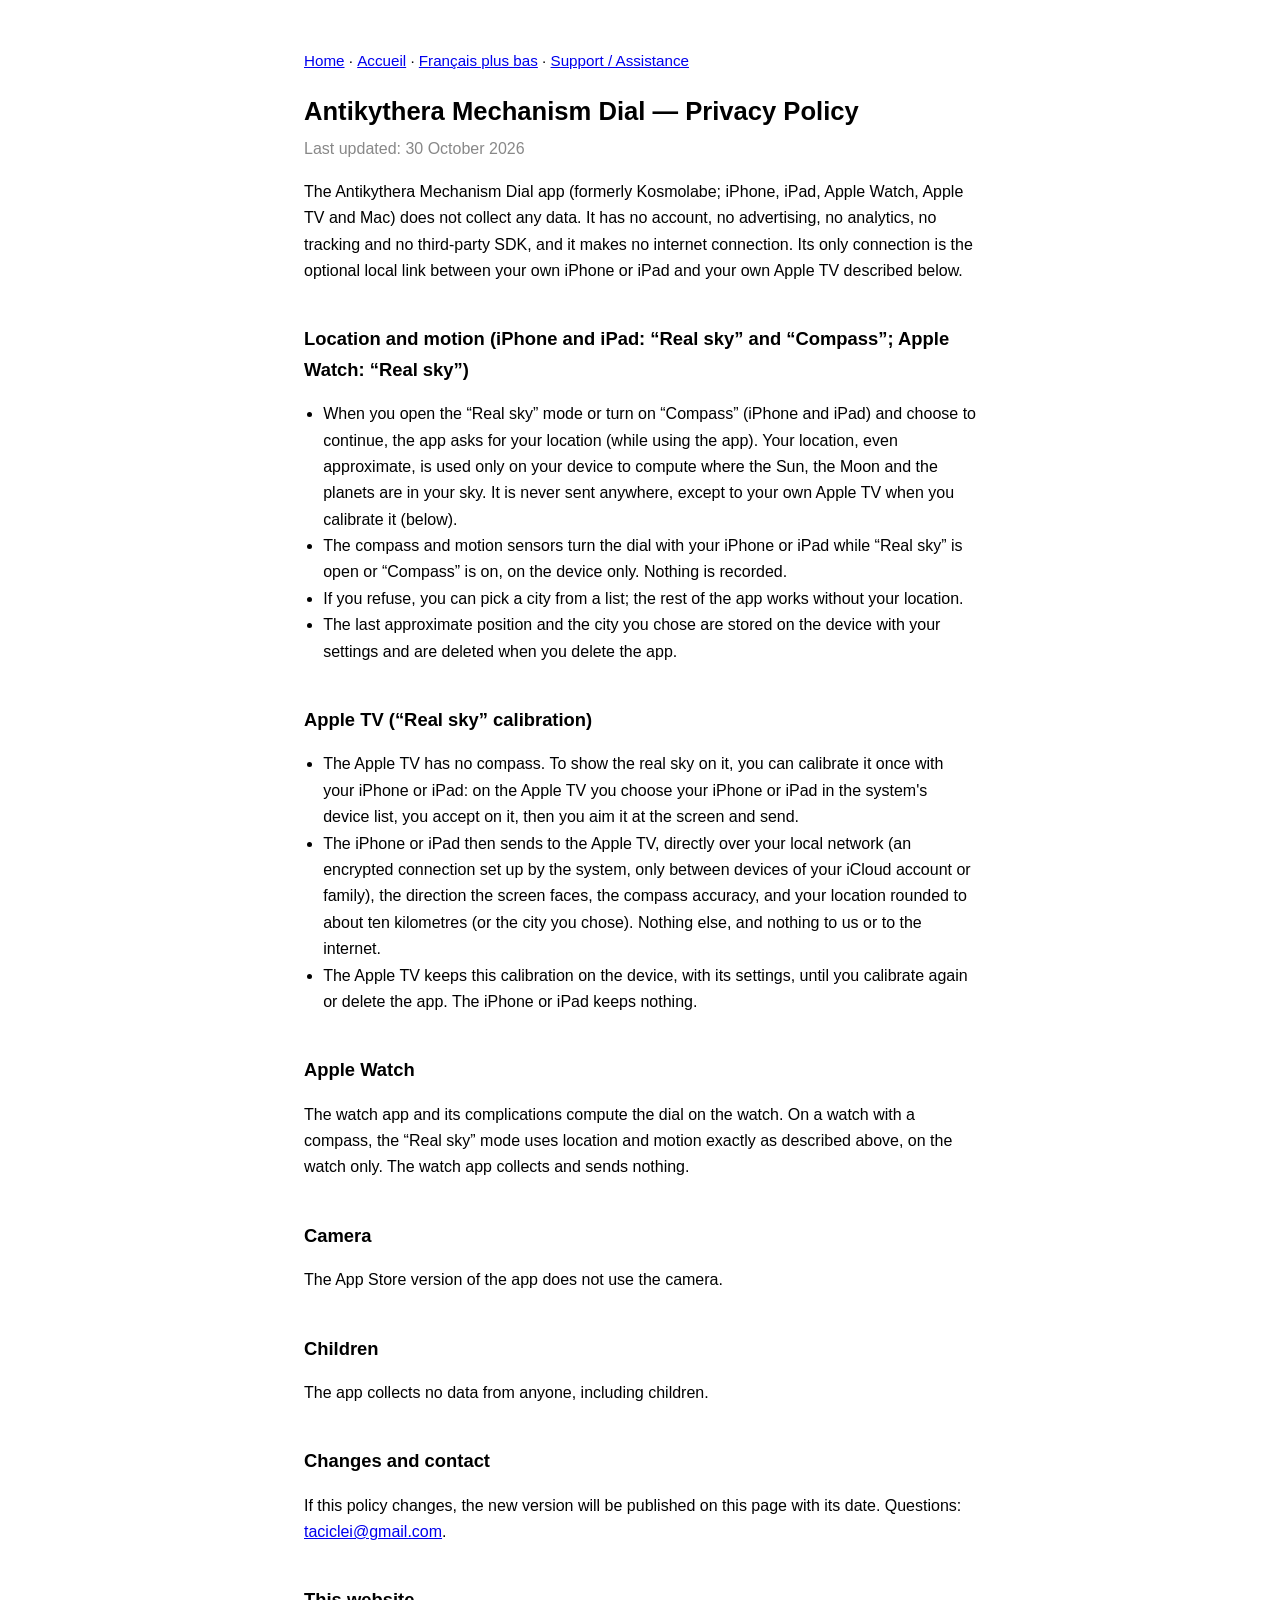
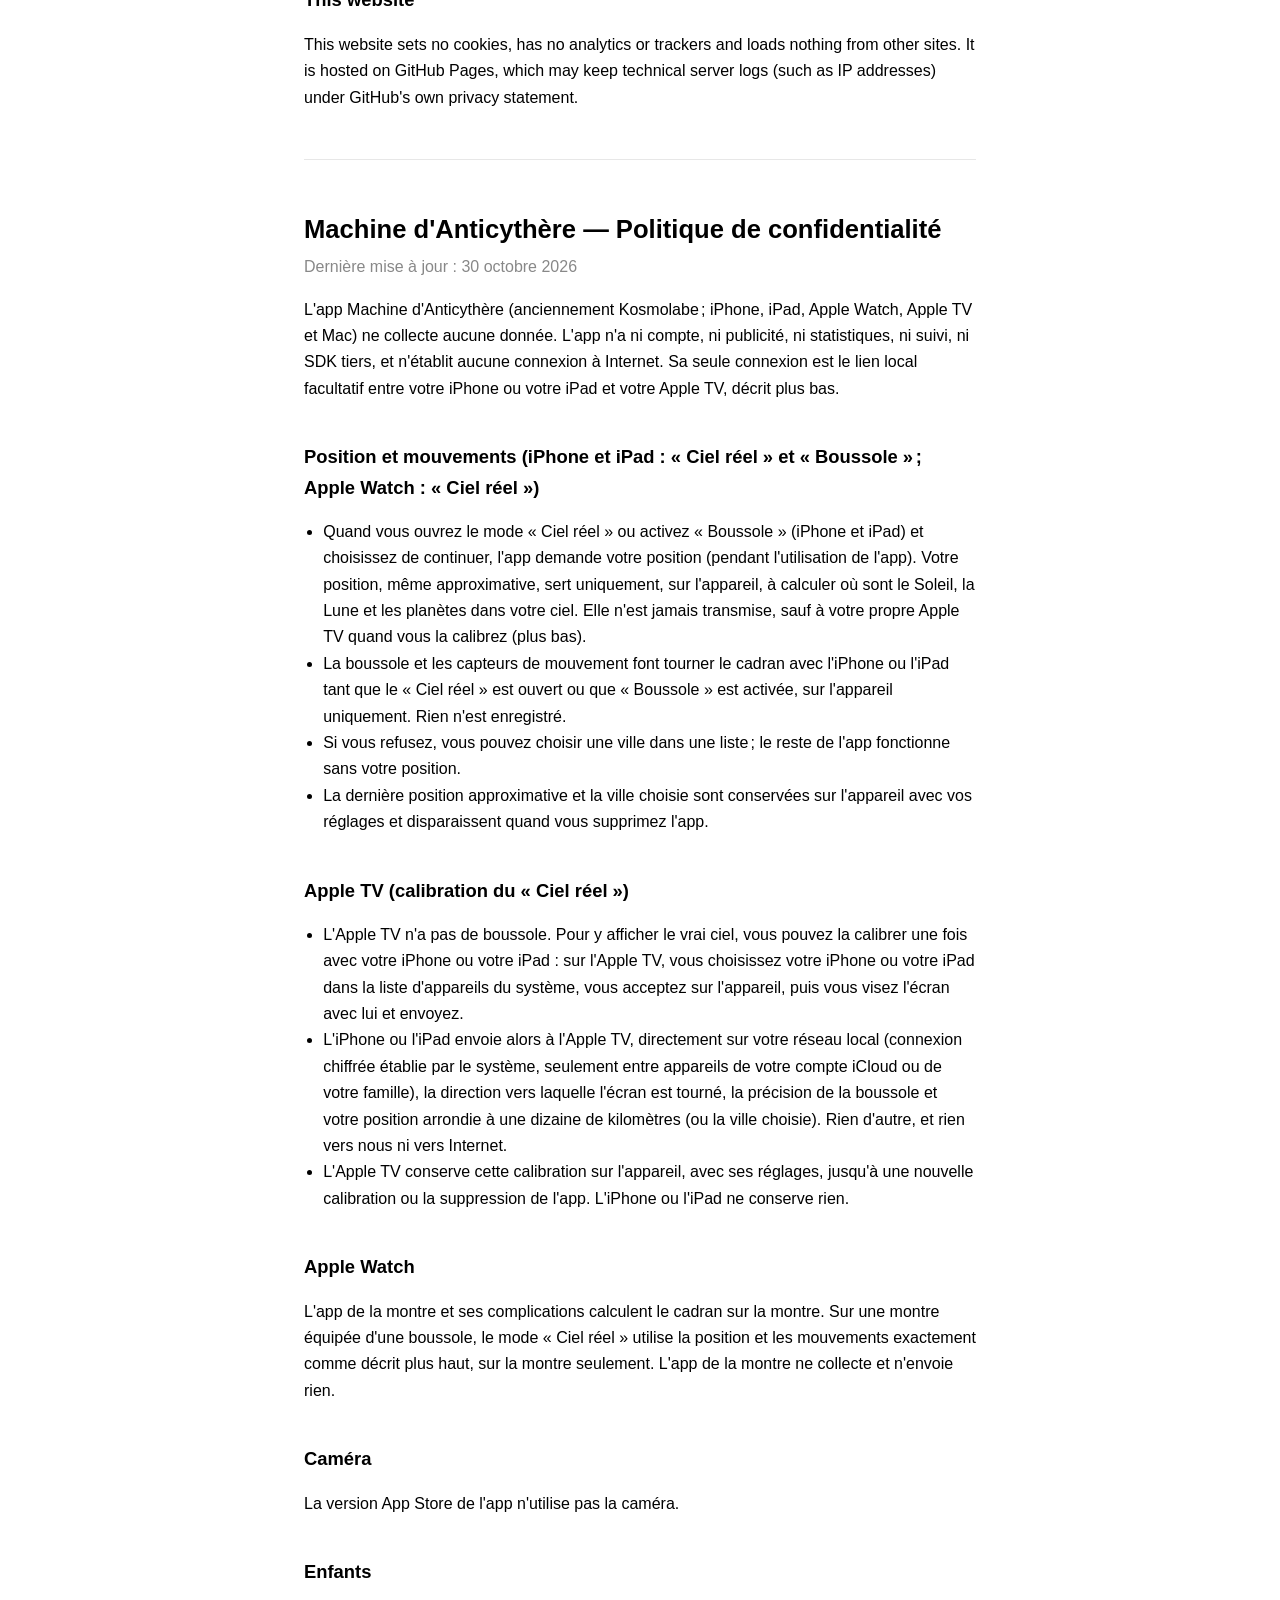
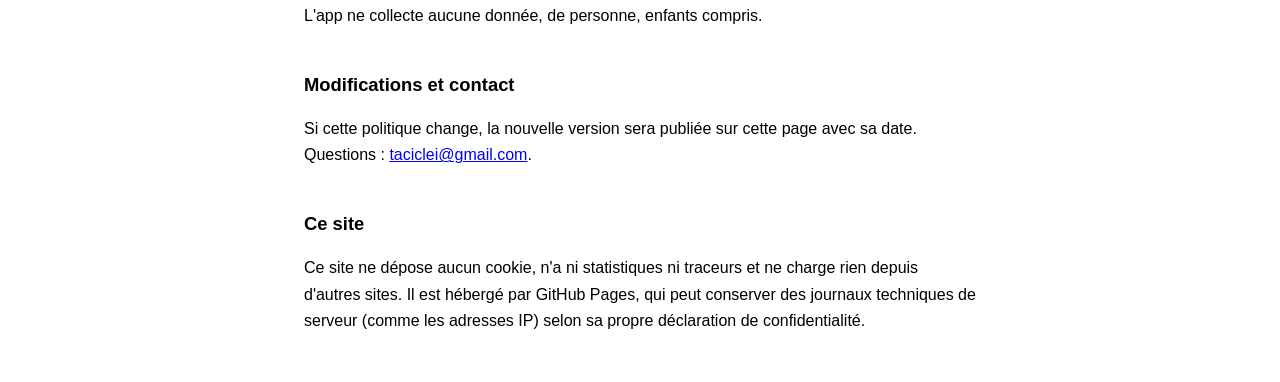
==== privacy.html @ de58af79 "Site: landing pages (fr.html), press kit, privacy policy at privacy.html (root keeps the policy unti" ====
<!doctype html>
<html lang="en">
<head>
<meta charset="utf-8">
<meta name="viewport" content="width=device-width, initial-scale=1">
<title>Antikythera Mechanism Dial (Machine d'Anticythère) — Privacy Policy / Confidentialité</title>
<link rel="icon" type="image/png" href="img/icon-64.png">
<style>
  :root { color-scheme: light dark; }
  body { max-width: 42rem; margin: 3rem auto; padding: 0 1.25rem;
         font: 16px/1.65 -apple-system, BlinkMacSystemFont, "Segoe UI", sans-serif; }
  h1 { font-size: 1.6rem; margin-bottom: .25rem; }
  h2 { font-size: 1.15rem; margin-top: 2.5rem; }
  .date { color: #888; margin-top: 0; }
  ul { padding-left: 1.2rem; }
  hr { border: none; border-top: 1px solid #8883; margin: 3rem 0; }
  nav { font-size: .95rem; }
</style>
</head>
<body>
<nav><a href="index.html">Home</a> · <a href="fr.html" lang="fr">Accueil</a> · <a href="#fr">Français plus bas</a> · <a href="support.html">Support / Assistance</a></nav>

<h1>Antikythera Mechanism Dial — Privacy Policy</h1>
<p class="date">Last updated: 30 October 2026</p>

<p>The Antikythera Mechanism Dial app (formerly Kosmolabe; iPhone, iPad, Apple Watch, Apple TV and Mac) does not collect any data. It has no account, no advertising,
no analytics, no tracking and no third-party SDK, and it makes no internet connection. Its only connection is
the optional local link between your own iPhone or iPad and your own Apple TV described below.</p>

<h2>Location and motion (iPhone and iPad: “Real sky” and “Compass”; Apple Watch: “Real sky”)</h2>
<ul>
  <li>When you open the “Real sky” mode or turn on “Compass” (iPhone and iPad) and choose to continue, the app asks
      for your location (while using the app). Your location, even approximate, is used only on your device to compute
      where the Sun, the Moon and the planets are in your sky. It is never sent anywhere, except to your
      own Apple TV when you calibrate it (below).</li>
  <li>The compass and motion sensors turn the dial with your iPhone or iPad while “Real sky” is open or “Compass” is
      on, on the device only. Nothing is recorded.</li>
  <li>If you refuse, you can pick a city from a list; the rest of the app works without your location.</li>
  <li>The last approximate position and the city you chose are stored on the device with your settings
      and are deleted when you delete the app.</li>
</ul>

<h2>Apple TV (“Real sky” calibration)</h2>
<ul>
  <li>The Apple TV has no compass. To show the real sky on it, you can calibrate it once with your iPhone or iPad:
      on the Apple TV you choose your iPhone or iPad in the system's device list, you accept on it, then you aim
      it at the screen and send.</li>
  <li>The iPhone or iPad then sends to the Apple TV, directly over your local network (an encrypted connection set up
      by the system, only between devices of your iCloud account or family), the direction the screen faces,
      the compass accuracy, and your location rounded to about ten kilometres (or the city you chose).
      Nothing else, and nothing to us or to the internet.</li>
  <li>The Apple TV keeps this calibration on the device, with its settings, until you calibrate again or delete
      the app. The iPhone or iPad keeps nothing.</li>
</ul>

<h2>Apple Watch</h2>
<p>The watch app and its complications compute the dial on the watch. On a watch with a compass, the “Real sky” mode uses location and motion exactly as described above, on the watch only. The watch app collects and sends nothing.</p>

<h2>Camera</h2>
<p>The App Store version of the app does not use the camera.</p>

<h2>Children</h2>
<p>The app collects no data from anyone, including children.</p>

<h2>Changes and contact</h2>
<p>If this policy changes, the new version will be published on this page with its date.
Questions: <a href="mailto:taciclei@gmail.com">taciclei@gmail.com</a>.</p>

<h2>This website</h2>
<p>This website sets no cookies, has no analytics or trackers and loads nothing from other sites. It is hosted on GitHub Pages, which may keep technical server logs (such as IP addresses) under GitHub's own privacy statement.</p>

<hr>

<h1 id="fr" lang="fr">Machine d'Anticythère — Politique de confidentialité</h1>
<div lang="fr">
<p class="date">Dernière mise à jour : 30 octobre 2026</p>

<p>L'app Machine d'Anticythère (anciennement Kosmolabe ; iPhone, iPad, Apple Watch, Apple TV et Mac) ne collecte aucune donnée. L'app n'a ni compte, ni publicité,
ni statistiques, ni suivi, ni SDK tiers, et n'établit aucune connexion à Internet. Sa seule connexion est le lien
local facultatif entre votre iPhone ou votre iPad et votre Apple TV, décrit plus bas.</p>

<h2>Position et mouvements (iPhone et iPad : « Ciel réel » et « Boussole » ; Apple Watch : « Ciel réel »)</h2>
<ul>
  <li>Quand vous ouvrez le mode « Ciel réel » ou activez « Boussole » (iPhone et iPad) et choisissez de continuer,
      l'app demande votre position (pendant l'utilisation de l'app). Votre position, même approximative, sert uniquement, sur l'appareil,
      à calculer où sont le Soleil, la Lune et les planètes dans votre ciel. Elle n'est jamais transmise, sauf à
      votre propre Apple TV quand vous la calibrez (plus bas).</li>
  <li>La boussole et les capteurs de mouvement font tourner le cadran avec l'iPhone ou l'iPad tant que le « Ciel réel »
      est ouvert ou que « Boussole » est activée, sur l'appareil uniquement. Rien n'est enregistré.</li>
  <li>Si vous refusez, vous pouvez choisir une ville dans une liste ; le reste de l'app fonctionne sans votre
      position.</li>
  <li>La dernière position approximative et la ville choisie sont conservées sur l'appareil avec vos réglages
      et disparaissent quand vous supprimez l'app.</li>
</ul>

<h2>Apple TV (calibration du « Ciel réel »)</h2>
<ul>
  <li>L'Apple TV n'a pas de boussole. Pour y afficher le vrai ciel, vous pouvez la calibrer une fois avec votre
      iPhone ou votre iPad : sur l'Apple TV, vous choisissez votre iPhone ou votre iPad dans la liste d'appareils du
      système, vous acceptez sur l'appareil, puis vous visez l'écran avec lui et envoyez.</li>
  <li>L'iPhone ou l'iPad envoie alors à l'Apple TV, directement sur votre réseau local (connexion chiffrée établie par le
      système, seulement entre appareils de votre compte iCloud ou de votre famille), la direction vers laquelle
      l'écran est tourné, la précision de la boussole et votre position arrondie à une dizaine de kilomètres (ou la
      ville choisie). Rien d'autre, et rien vers nous ni vers Internet.</li>
  <li>L'Apple TV conserve cette calibration sur l'appareil, avec ses réglages, jusqu'à une nouvelle calibration ou
      la suppression de l'app. L'iPhone ou l'iPad ne conserve rien.</li>
</ul>

<h2>Apple Watch</h2>
<p>L'app de la montre et ses complications calculent le cadran sur la montre. Sur une montre équipée d'une boussole,
le mode « Ciel réel » utilise la position et les mouvements exactement comme décrit plus haut, sur la montre seulement.
L'app de la montre ne collecte et n'envoie rien.</p>

<h2>Caméra</h2>
<p>La version App Store de l'app n'utilise pas la caméra.</p>

<h2>Enfants</h2>
<p>L'app ne collecte aucune donnée, de personne, enfants compris.</p>

<h2>Modifications et contact</h2>
<p>Si cette politique change, la nouvelle version sera publiée sur cette page avec sa date.
Questions : <a href="mailto:taciclei@gmail.com">taciclei@gmail.com</a>.</p>

<h2>Ce site</h2>
<p>Ce site ne dépose aucun cookie, n'a ni statistiques ni traceurs et ne charge rien depuis d'autres sites. Il est hébergé par GitHub Pages, qui peut conserver des journaux techniques de serveur (comme les adresses IP) selon sa propre déclaration de confidentialité.</p>
</div>
</body>
</html>
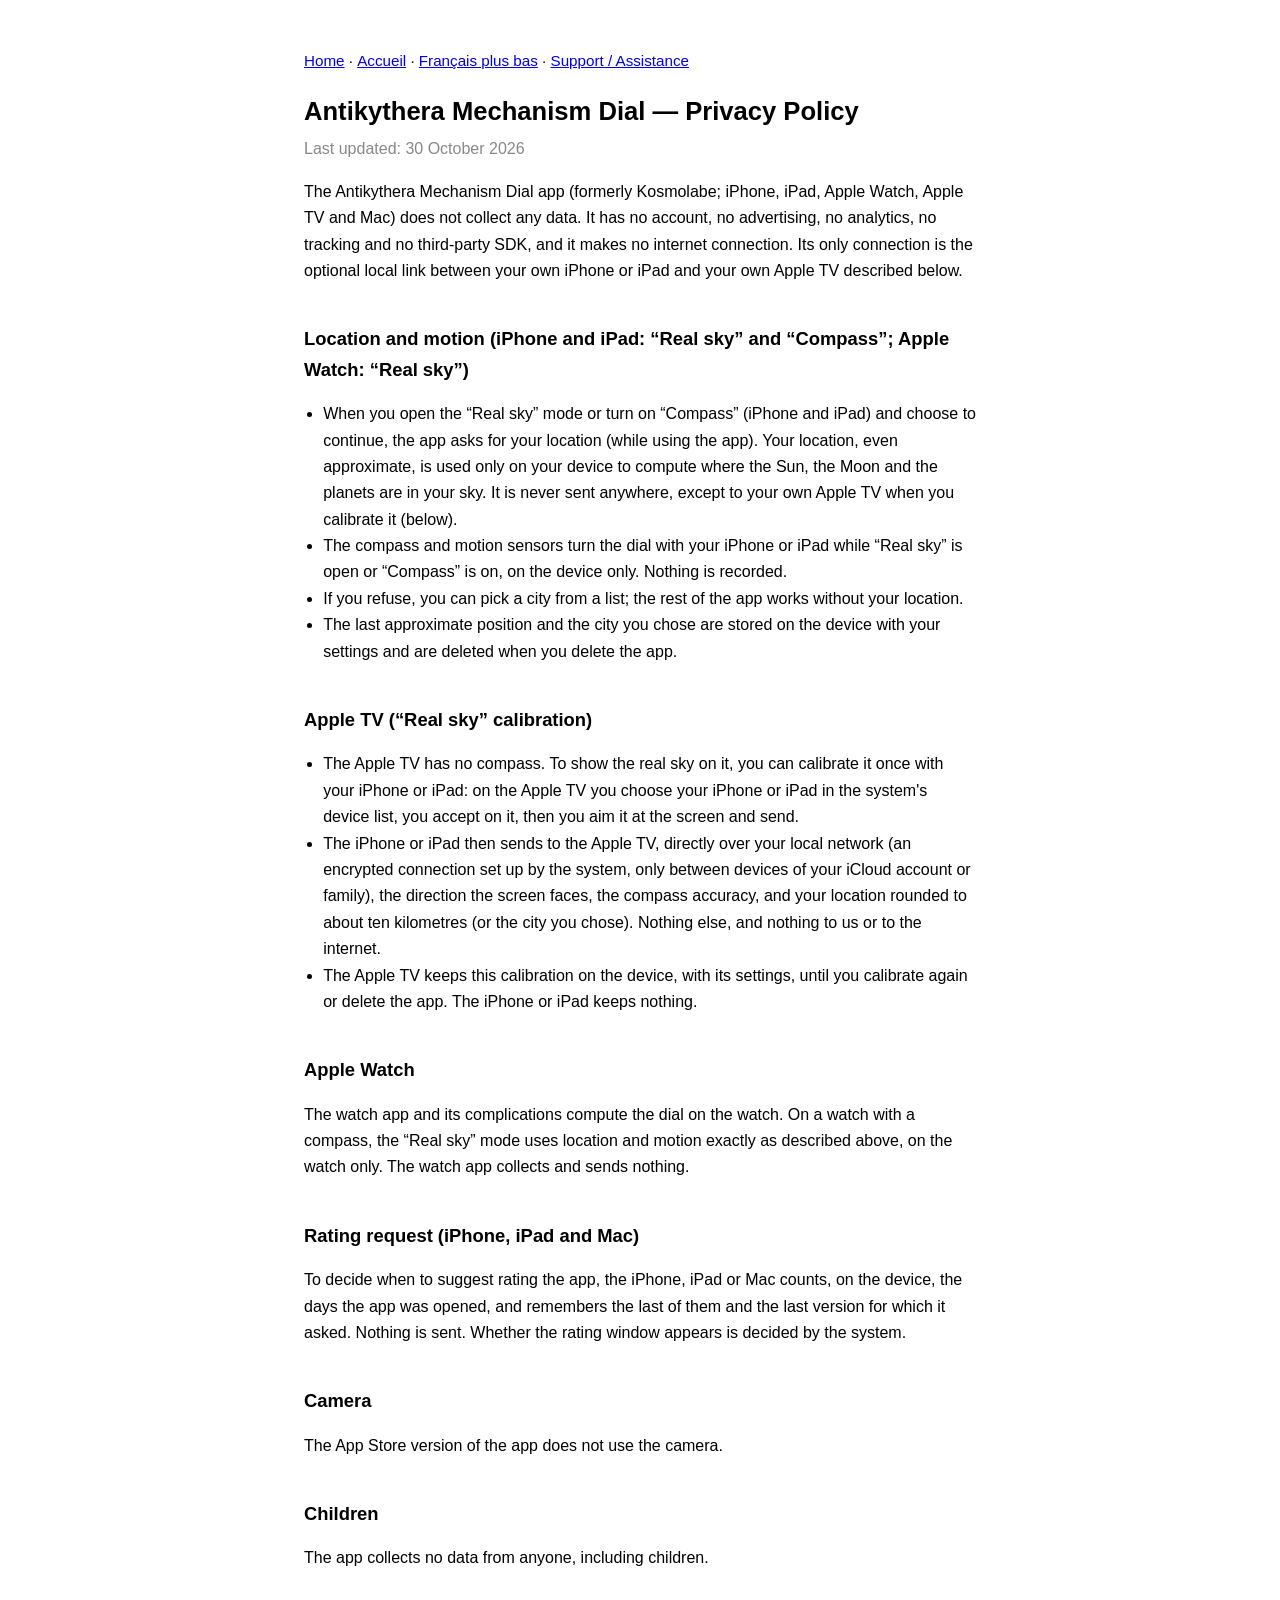
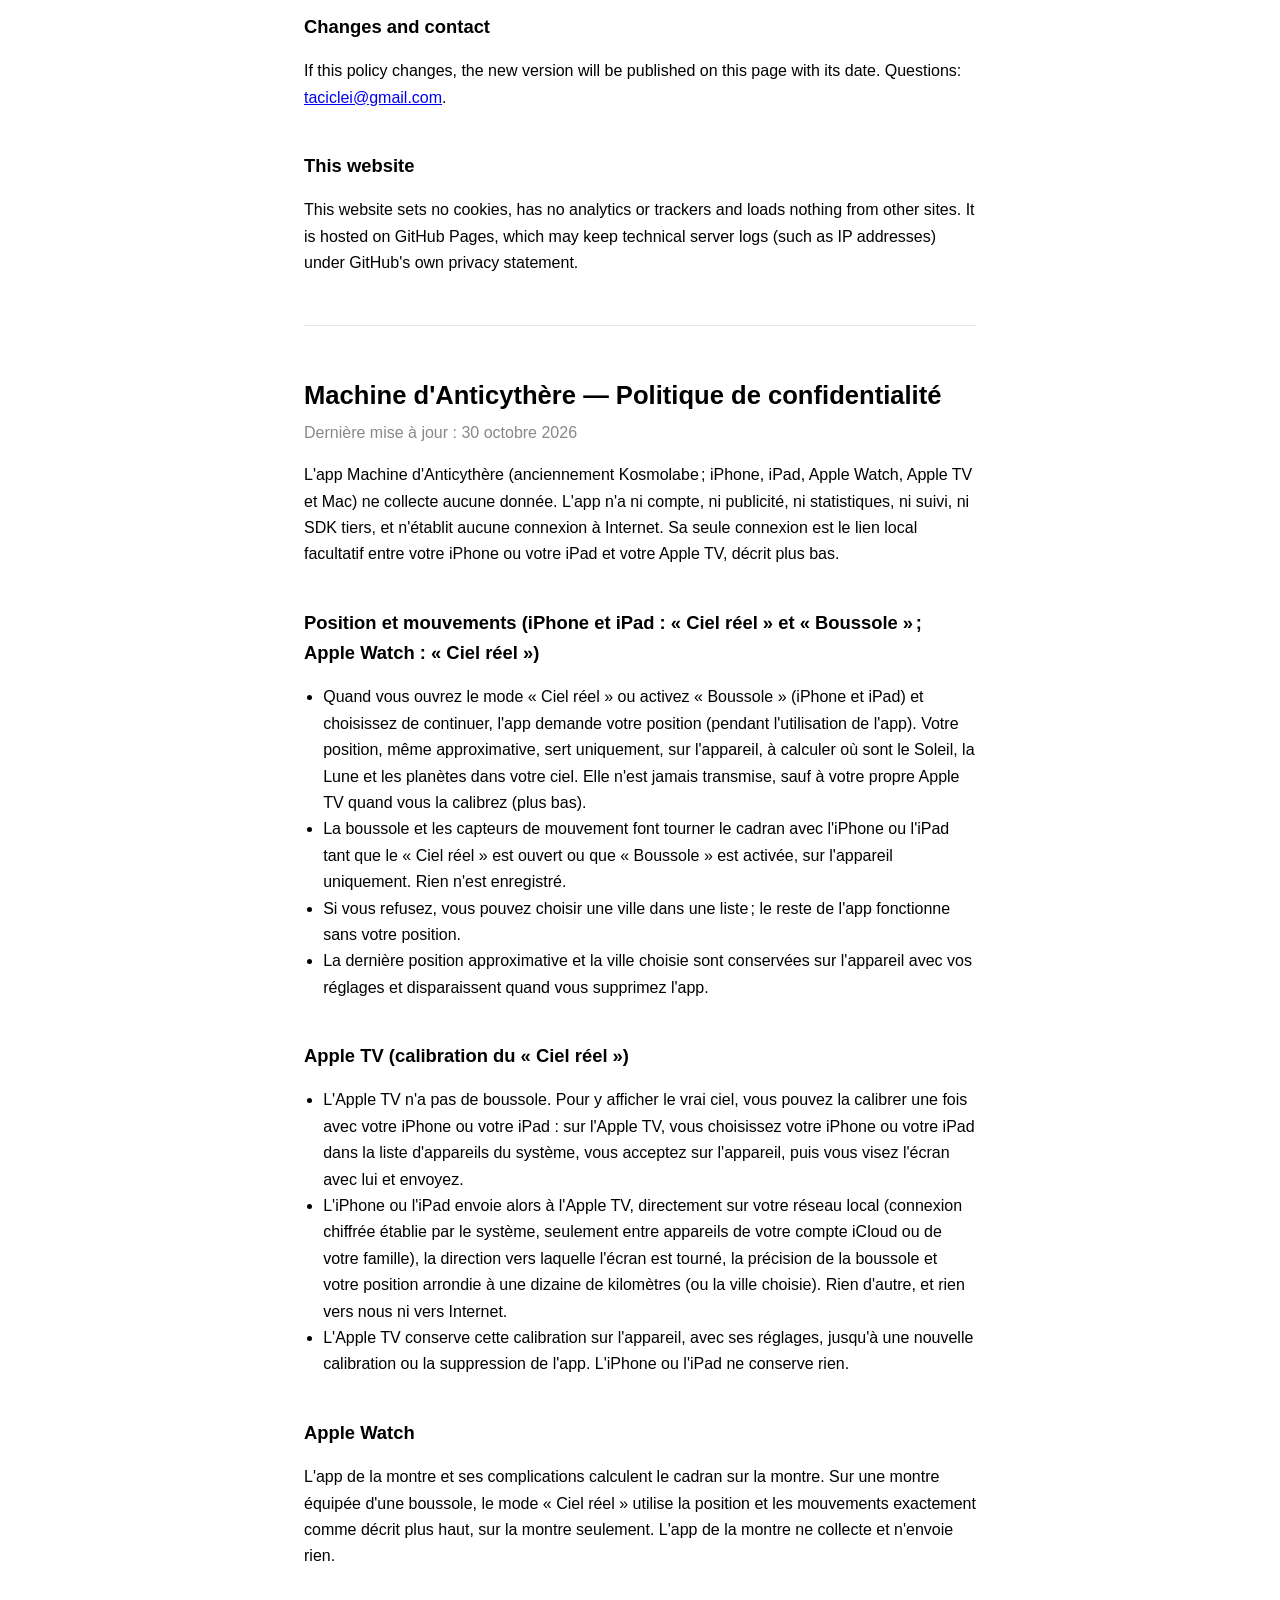
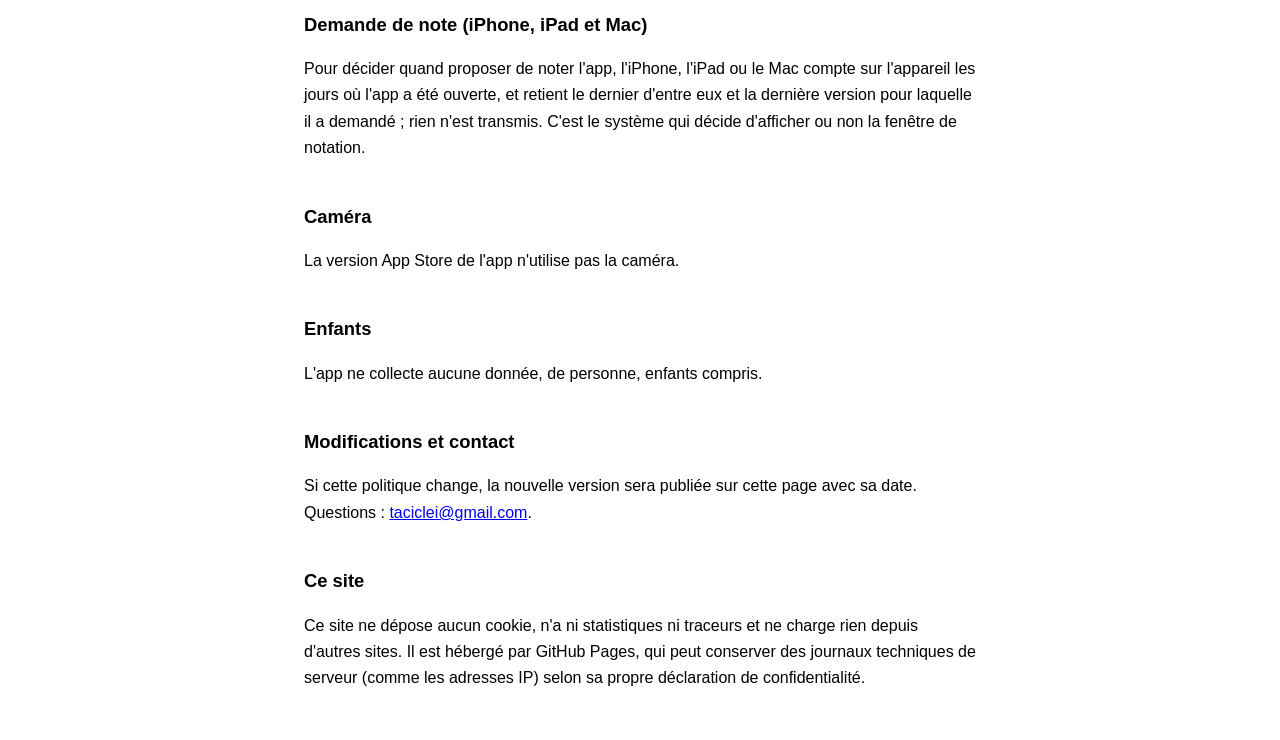
==== commit 6af9e2d0: "Privacy policy: the on-device rating-request counters (version 1.5)" ====
--- a/privacy.html
+++ b/privacy.html
@@ -56,6 +56,11 @@
 <h2>Apple Watch</h2>
 <p>The watch app and its complications compute the dial on the watch. On a watch with a compass, the “Real sky” mode uses location and motion exactly as described above, on the watch only. The watch app collects and sends nothing.</p>
 
+<h2>Rating request (iPhone, iPad and Mac)</h2>
+<p>To decide when to suggest rating the app, the iPhone, iPad or Mac counts, on the device, the days the app was
+opened, and remembers the last of them and the last version for which it asked. Nothing is sent. Whether the rating
+window appears is decided by the system.</p>
+
 <h2>Camera</h2>
 <p>The App Store version of the app does not use the camera.</p>
 
@@ -111,6 +116,11 @@
 le mode « Ciel réel » utilise la position et les mouvements exactement comme décrit plus haut, sur la montre seulement.
 L'app de la montre ne collecte et n'envoie rien.</p>
 
+<h2>Demande de note (iPhone, iPad et Mac)</h2>
+<p>Pour décider quand proposer de noter l'app, l'iPhone, l'iPad ou le Mac compte sur l'appareil les jours où l'app a
+été ouverte, et retient le dernier d'entre eux et la dernière version pour laquelle il a demandé ; rien n'est transmis.
+C'est le système qui décide d'afficher ou non la fenêtre de notation.</p>
+
 <h2>Caméra</h2>
 <p>La version App Store de l'app n'utilise pas la caméra.</p>
 
